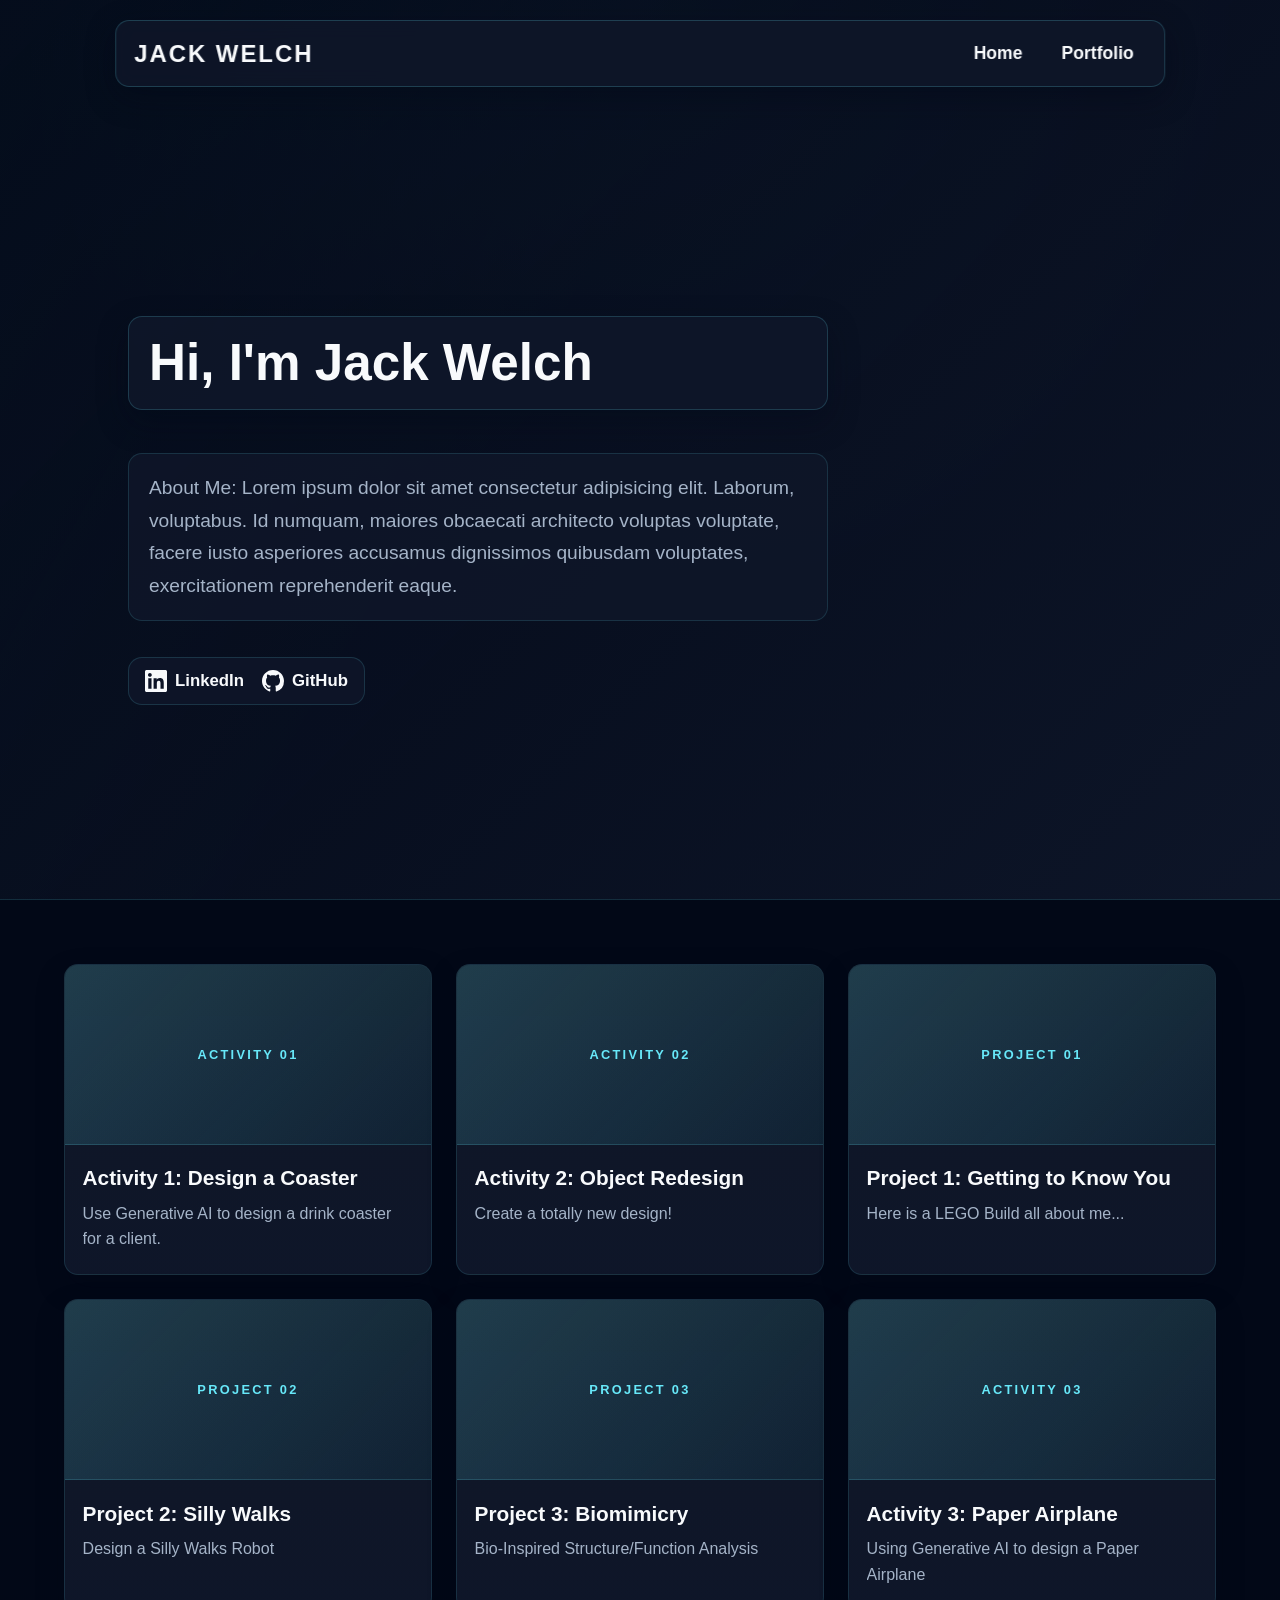
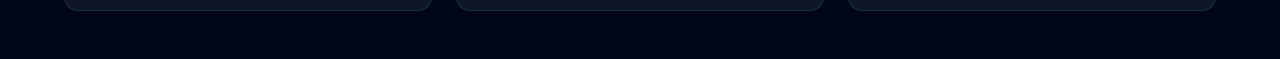
==== index.html @ 55cb3514 "Refactor project images to use placeholders and update CSS for improved styling and layout" ====
<!DOCTYPE html>
<html lang="en">
<head>
    <title>Jack Welch - Portfolio</title>

    <!-- Recommended meta tags -->
    <meta charset="UTF-8">
    <meta name="viewport" content="width=device-width,initial-scale=1.0">
    <meta name="description" content="Jack Welch's engineering portfolio: activities and projects from an intro-to-engineering course.">

    <!-- Stylesheet (CSS) -->
    <link rel="stylesheet" href="./index.css">
</head>
<body>

    <!-- Header and Navigation Section -->
    <header class="header">
        <a class="name">Jack Welch</a>
        <nav class="navbar">
            <a href="#">Home</a>
            <a href="#portfolio">Portfolio</a>
        </nav>
    </header>

    <!-- Introduction Section -->
    <section class="home">
        <div class="home-content">
            <h1>Hi, I'm Jack Welch</h1>
            <p>About Me: Lorem ipsum dolor sit amet consectetur adipisicing elit. Laborum, voluptabus. Id numquam, maiores obcaecati architecto voluptas voluptate, facere iusto asperiores accusamus dignissimos quibusdam voluptates, exercitationem reprehenderit eaque.</p>

            <div class="socials">
                <a href="https://www.linkedin.com/in/jack-welch-b81091299/" target="_blank" rel="noopener" class="social-link">
                    <svg viewBox="0 0 24 24" aria-hidden="true"><path d="M20.447 20.452h-3.554v-5.569c0-1.328-.027-3.037-1.852-3.037-1.853 0-2.136 1.446-2.136 2.939v5.667H9.351V9h3.414v1.561h.046c.477-.9 1.637-1.85 3.37-1.85 3.601 0 4.267 2.37 4.267 5.455v6.286zM5.337 7.433c-1.144 0-2.063-.926-2.063-2.065 0-1.138.92-2.063 2.063-2.063 1.14 0 2.064.925 2.064 2.063 0 1.139-.925 2.065-2.064 2.065zm1.782 13.019H3.555V9h3.564v11.452zM22.225 0H1.771C.792 0 0 .774 0 1.729v20.542C0 23.227.792 24 1.771 24h20.451C23.2 24 24 23.227 24 22.271V1.729C24 .774 23.2 0 22.222 0h.003z"/></svg>
                    <span>LinkedIn</span>
                </a>
                <a href="https://github.com/jackwelch07" target="_blank" rel="noopener" class="social-link">
                    <svg viewBox="0 0 24 24" aria-hidden="true"><path d="M12 0C5.37 0 0 5.37 0 12c0 5.31 3.435 9.795 8.205 11.385.6.105.825-.255.825-.57 0-.285-.015-1.23-.015-2.235-3.015.555-3.795-.735-4.035-1.41-.135-.345-.72-1.41-1.23-1.695-.42-.225-1.02-.78-.015-.795.945-.015 1.62.87 1.845 1.23 1.08 1.815 2.805 1.305 3.495.99.105-.78.42-1.305.765-1.605-2.67-.3-5.46-1.335-5.46-5.925 0-1.305.465-2.385 1.23-3.225-.12-.3-.54-1.53.12-3.18 0 0 1.005-.315 3.3 1.23.96-.27 1.98-.405 3-.405s2.04.135 3 .405c2.295-1.56 3.3-1.23 3.3-1.23.66 1.65.24 2.88.12 3.18.765.84 1.23 1.905 1.23 3.225 0 4.605-2.805 5.625-5.475 5.925.435.375.81 1.095.81 2.22 0 1.605-.015 2.895-.015 3.3 0 .315.225.69.825.57A12.02 12.02 0 0024 12c0-6.63-5.37-12-12-12z"/></svg>
                    <span>GitHub</span>
                </a>
            </div>
        </div>
    </section>

    <!-- Portfolio Section -->
    <a name="portfolio"></a>
    <section class="portfolio">

        <!-- PROJECT -->
        <article class="project-card">
            <a href="./activity01.html" class="project-link">
                <div class="project-art" aria-hidden="true">Activity 01</div>
                <div class="project-info">
                    <h2 class="project-title">Activity 1: Design a Coaster</h2>
                    <p class="project-desc">Use Generative AI to design a drink coaster for a client.</p>
                </div>
            </a>
        </article>

        <!-- PROJECT -->
        <article class="project-card">
            <a href="./activity02.html" class="project-link">
                <div class="project-art" aria-hidden="true">Activity 02</div>
                <div class="project-info">
                    <h2 class="project-title">Activity 2: Object Redesign</h2>
                    <p class="project-desc">Create a totally new design!</p>
                </div>
            </a>
        </article>

        <!-- PROJECT -->
        <article class="project-card">
            <a href="./project01.html" class="project-link">
                <div class="project-art" aria-hidden="true">Project 01</div>
                <div class="project-info">
                    <h2 class="project-title">Project 1: Getting to Know You</h2>
                    <p class="project-desc">Here is a LEGO Build all about me...</p>
                </div>
            </a>
        </article>

        <!-- PROJECT -->
        <article class="project-card">
            <a href="./project02.html" class="project-link">
                <div class="project-art" aria-hidden="true">Project 02</div>
                <div class="project-info">
                    <h2 class="project-title">Project 2: Silly Walks</h2>
                    <p class="project-desc">Design a Silly Walks Robot</p>
                </div>
            </a>
        </article>

        <!-- PROJECT -->
        <article class="project-card">
            <a href="./project03.html" class="project-link">
                <div class="project-art" aria-hidden="true">Project 03</div>
                <div class="project-info">
                    <h2 class="project-title">Project 3: Biomimicry</h2>
                    <p class="project-desc">Bio-Inspired Structure/Function Analysis</p>
                </div>
            </a>
        </article>

        <!-- PROJECT -->
        <article class="project-card">
            <a href="./activity03.html" class="project-link">
                <div class="project-art" aria-hidden="true">Activity 03</div>
                <div class="project-info">
                    <h2 class="project-title">Activity 3: Paper Airplane</h2>
                    <p class="project-desc">Using Generative AI to design a Paper Airplane</p>
                </div>
            </a>
        </article>

    </section>
    
</body>
</html>
---- index.css ----
@import url("./theme.css");

* {
    box-sizing: border-box;
}

body {
    background: radial-gradient(circle at top, rgba(103, 232, 249, 0.12), transparent 35%), var(--color-bg-page);
    font-family: var(--font-body);
    margin: 0;
    color: var(--color-text-on-dark);
}

/* **************************** */
/* Style for the header section */
/* **************************** */

.header {
    position: fixed;
    top: 20px;
    left: 50%;
    transform: translateX(-50%);
    width: min(1100px, 82%);
    background: rgba(15, 23, 42, 0.8);
    border: 1px solid rgba(103, 232, 249, 0.2);
    backdrop-filter: blur(10px);
    z-index: 1000;
    display: flex;
    flex-wrap: wrap;
    justify-content: space-between;
    align-items: center;
    padding: 12px 18px;
    color: var(--color-text-on-dark);
    border-radius: var(--radius);
    box-shadow: 0 10px 30px rgba(2, 8, 23, 0.4);
}

.header .name {
    text-align: left;
    font-size: 1.5em;
    font-weight: 700;
    letter-spacing: 0.08em;
    text-transform: uppercase;
}

.header .navbar {
    display: flex;
    gap: 15px;
    font-size: 1.1em;
    font-weight: 600;
}

.header .navbar a {
    text-decoration: none;
    color: var(--color-text-on-dark);
    padding: 10px 12px;
    border-radius: 8px;
    transition: background 0.2s ease, color 0.2s ease;
}

.header .navbar a:hover {
    background: rgba(103, 232, 249, 0.12);
    color: var(--color-accent);
}

/* ************************** */
/* Style for the home section */
/* ************************** */

.home {
    min-height: 100vh;
    display: flex;
    align-items: center;
    padding: 8rem 10% 3rem;
    color: var(--color-text-on-dark);
    background: linear-gradient(135deg, rgba(2, 8, 23, 0.82), rgba(15, 23, 42, 0.88)),
                linear-gradient(120deg, rgba(103, 232, 249, 0.12), transparent 42%);
    border-bottom: 1px solid rgba(103, 232, 249, 0.15);
}

.home-content {
    max-width: 700px;
}

.home-content h1 {
    position: relative;
    font-size: clamp(2.5rem, 4vw, 4rem);
    font-weight: 700;
    line-height: 1.1;
    background: rgba(15, 23, 42, 0.9);
    border: 1px solid rgba(103, 232, 249, 0.18);
    padding: 18px 20px;
    border-radius: var(--radius);
    box-shadow: 0 12px 30px rgba(2, 8, 23, 0.35);
}

.home-content p {
    position: relative;
    font-size: 1.2em;
    line-height: 1.7;
    margin: 24px 0 36px;
    background: rgba(15, 23, 42, 0.8);
    border: 1px solid rgba(103, 232, 249, 0.14);
    padding: 18px 20px;
    border-radius: var(--radius);
    color: var(--color-text-muted);
}

.socials {
    position: relative;
    display: flex;
    flex-wrap: wrap;
    gap: 18px;
    width: fit-content;
    background: rgba(15, 23, 42, 0.82);
    border: 1px solid rgba(103, 232, 249, 0.15);
    padding: 12px 16px;
    border-radius: var(--radius);
}

.social-link {
    display: flex;
    align-items: center;
    gap: 8px;
    color: var(--color-text-on-dark);
    text-decoration: none;
    font-size: 1.05em;
    font-weight: 600;
    transition: color 0.2s ease;
}

.social-link:hover {
    color: var(--color-accent);
}

.social-link svg {
    width: 22px;
    height: 22px;
    fill: currentColor;
}

/* ************************************* */
/* Style for the project listing section */
/* ************************************* */

.portfolio {
    padding: 4rem 1.5rem 3rem;
    max-width: 1200px;
    margin: 0 auto;
    display: grid;
    gap: 1.5rem;
    grid-template-columns: repeat(3, minmax(0, 1fr));
}

.project-card {
    background: linear-gradient(180deg, rgba(17, 24, 39, 0.96), rgba(15, 23, 42, 0.95));
    border: 1px solid rgba(103, 232, 249, 0.12);
    border-radius: var(--radius);
    overflow: hidden;
    box-shadow: 0 12px 28px rgba(2, 8, 23, 0.28);
    transition: transform 0.2s ease, border-color 0.2s ease;
}

.project-card:hover {
    transform: translateY(-2px);
    border-color: rgba(103, 232, 249, 0.28);
}

.project-link {
    display: block;
    text-decoration: none;
    color: inherit;
}

.project-art {
    display: grid;
    place-items: center;
    min-height: 180px;
    background: linear-gradient(135deg, rgba(103, 232, 249, 0.18), rgba(34, 211, 238, 0.06));
    border-bottom: 1px solid rgba(103, 232, 249, 0.12);
    color: var(--color-accent);
    font-size: 0.8rem;
    font-weight: 700;
    letter-spacing: 0.18em;
    text-transform: uppercase;
    text-align: center;
    padding: 1rem;
}

.project-info {
    padding: 1.2rem 1.1rem 1.4rem;
}

.project-title {
    font-size: 1.3em;
    line-height: 1.3;
    margin: 0 0 0.6rem;
    color: var(--color-text-on-dark);
}

.project-desc {
    margin: 0;
    color: var(--color-text-muted);
    line-height: 1.6;
    overflow: hidden;
    text-overflow: ellipsis;
    display: -webkit-box;
    -webkit-line-clamp: 2;
    -webkit-box-orient: vertical;
}

/* ***************************** */
/* Responsive: tablet and mobile */
/* ***************************** */

@media (max-width: 900px) {
    .portfolio {
        grid-template-columns: repeat(2, minmax(0, 1fr));
    }
}

@media (max-width: 600px) {
    .header {
        width: 92%;
        flex-direction: column;
        justify-content: center;
        gap: 6px;
        text-align: center;
        padding: 10px;
    }

    .header .name {
        font-size: 1.1em;
    }

    .header .navbar {
        font-size: 1em;
        gap: 8px;
    }

    .home {
        padding: 7rem 6% 2rem;
    }

    .home-content h1 {
        font-size: 2.2rem;
    }

    .home-content p {
        font-size: 1.05em;
    }

    .social-link {
        font-size: 1em;
    }

    .social-link svg {
        width: 18px;
        height: 18px;
    }

    .portfolio {
        grid-template-columns: 1fr;
        margin-inline: 0.5rem;
    }
}
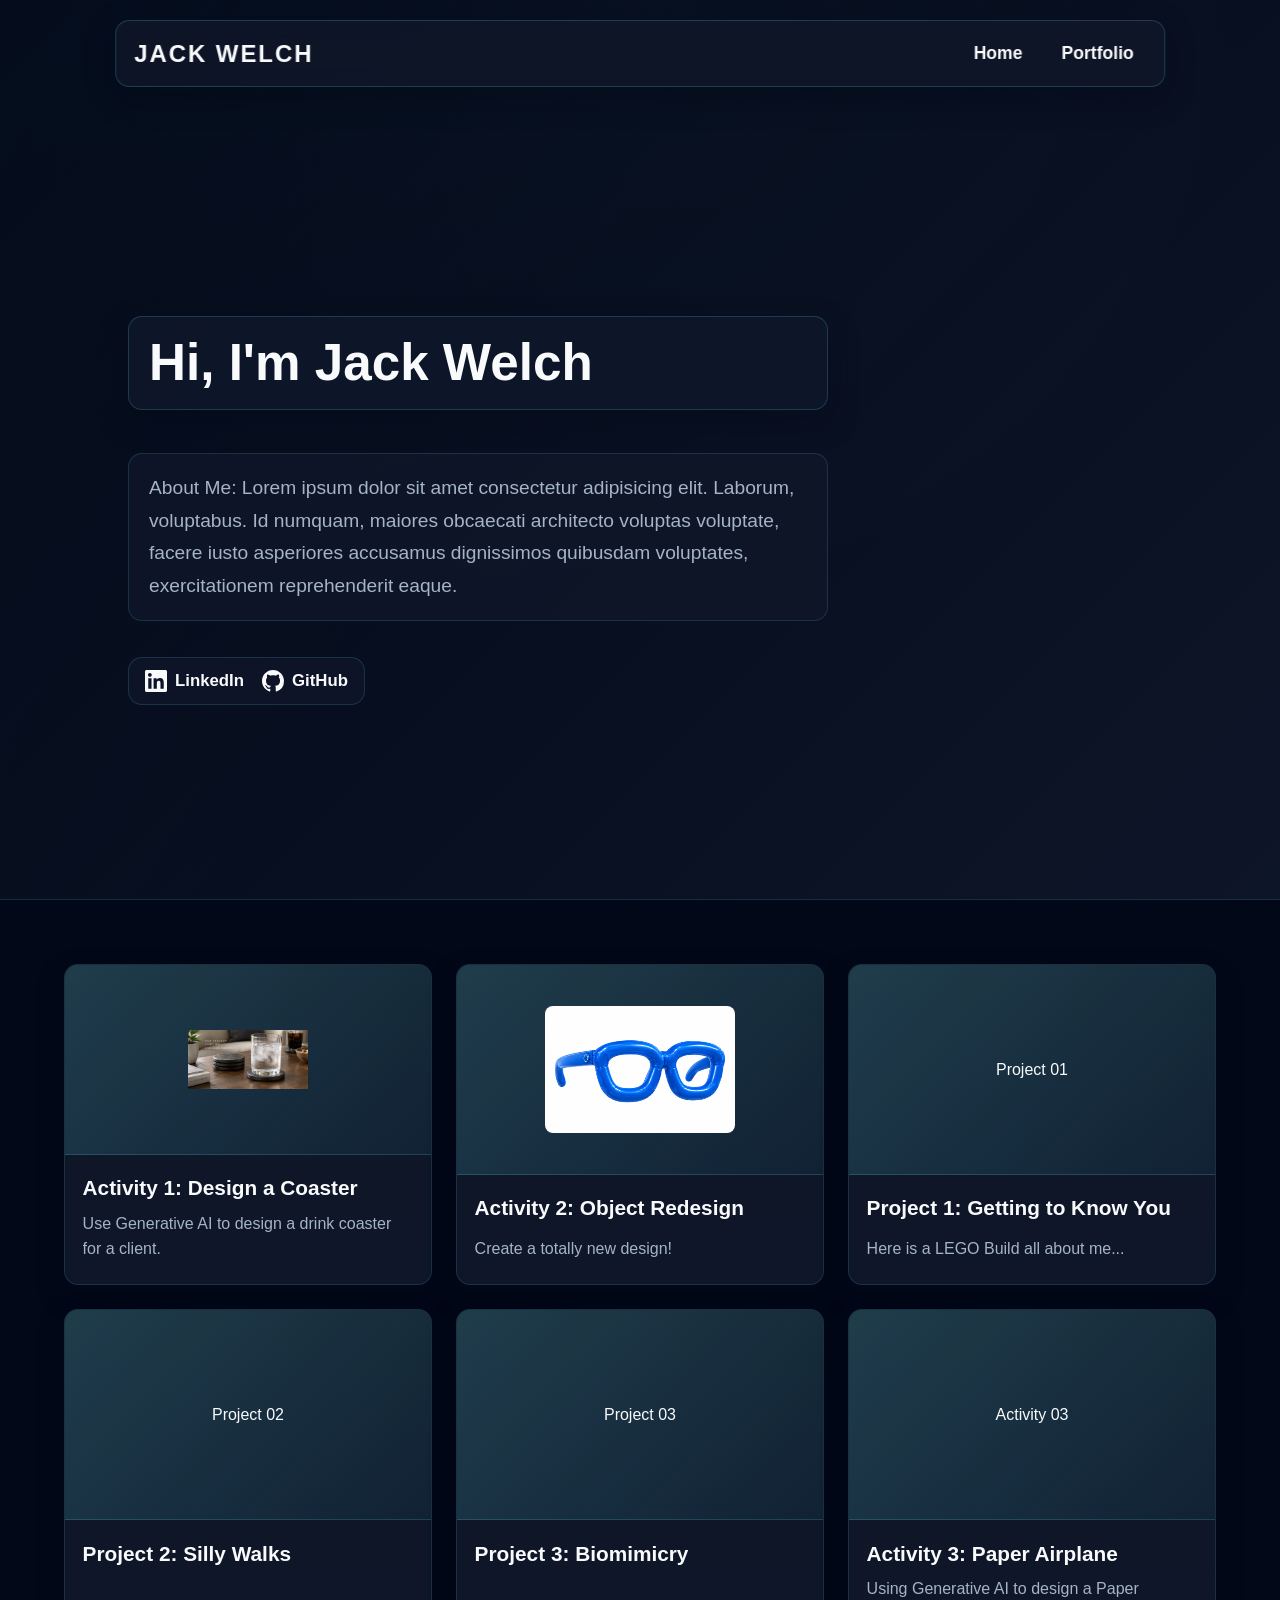
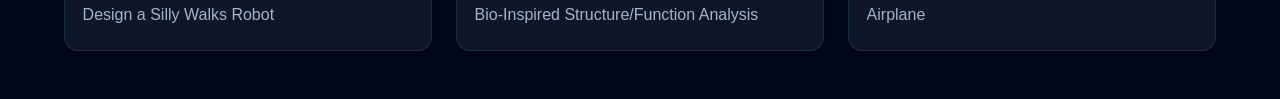
==== commit 4d31d365: "Update project images and descriptions for Activities 1 and 2; enhance CSS for improved layout and s" ====
--- a/index.html
+++ b/index.html
@@ -48,7 +48,9 @@
         <!-- PROJECT -->
         <article class="project-card">
             <a href="./activity01.html" class="project-link">
-                <div class="project-art" aria-hidden="true">Activity 01</div>
+                <div class="project-art" aria-hidden="true">
+                    <img src="./images/coasterhome.png" alt="Custom coaster design for Yao Ming" class="project-art-image coaster-card-image">
+                </div>
                 <div class="project-info">
                     <h2 class="project-title">Activity 1: Design a Coaster</h2>
                     <p class="project-desc">Use Generative AI to design a drink coaster for a client.</p>
@@ -59,7 +61,9 @@
         <!-- PROJECT -->
         <article class="project-card">
             <a href="./activity02.html" class="project-link">
-                <div class="project-art" aria-hidden="true">Activity 02</div>
+                <div class="project-art" aria-hidden="true">
+                    <img src="./images/floatframes.png" alt="Float Frames glasses design" class="project-art-image floatframes-card-image">
+                </div>
                 <div class="project-info">
                     <h2 class="project-title">Activity 2: Object Redesign</h2>
                     <p class="project-desc">Create a totally new design!</p>
--- a/index.css
+++ b/index.css
@@ -159,6 +159,7 @@
     overflow: hidden;
     box-shadow: 0 12px 28px rgba(2, 8, 23, 0.28);
     transition: transform 0.2s ease, border-color 0.2s ease;
+    height: 100%;
 }
 
 .project-card:hover {
@@ -167,28 +168,72 @@
 }
 
 .project-link {
-    display: block;
+    display: flex;
+    flex-direction: column;
+    height: 100%;
     text-decoration: none;
     color: inherit;
 }
 
 .project-art {
-    display: grid;
-    place-items: center;
-    min-height: 180px;
+    display: flex;
+    align-items: center;
+    justify-content: center;
+    min-height: 210px;
+    height: 210px;
     background: linear-gradient(135deg, rgba(103, 232, 249, 0.18), rgba(34, 211, 238, 0.06));
     border-bottom: 1px solid rgba(103, 232, 249, 0.12);
-    color: var(--color-accent);
-    font-size: 0.8rem;
-    font-weight: 700;
-    letter-spacing: 0.18em;
-    text-transform: uppercase;
-    text-align: center;
-    padding: 1rem;
+    padding: 0.7rem;
+    overflow: hidden;
+}
+
+.project-art-image {
+    display: block;
+    width: auto;
+    max-width: 100%;
+    height: 100%;
+    max-height: 100%;
+    object-fit: contain;
+    object-position: center;
+    border-radius: 8px;
+}
+
+.project-card:first-child .project-art {
+    height: 190px;
+    min-height: 190px;
+}
+
+.project-card:first-child .project-art-image {
+    width: 180px;
+    max-width: 80%;
+    height: auto;
+    max-height: 100%;
+    object-fit: contain;
+    margin: 0 auto;
+}
+
+.project-card:first-child .project-art-image.coaster-card-image {
+    width: 120px;
+    height: 120px;
+    max-width: 120px;
+    max-height: 120px;
+}
+
+.floatframes-card-image {
+    width: 190px;
+    max-width: 190px;
+    height: auto;
+    max-height: 127px;
+    object-fit: contain;
+    margin: 0 auto;
 }
 
 .project-info {
     padding: 1.2rem 1.1rem 1.4rem;
+    display: flex;
+    flex: 1;
+    flex-direction: column;
+    justify-content: space-between;
 }
 
 .project-title {
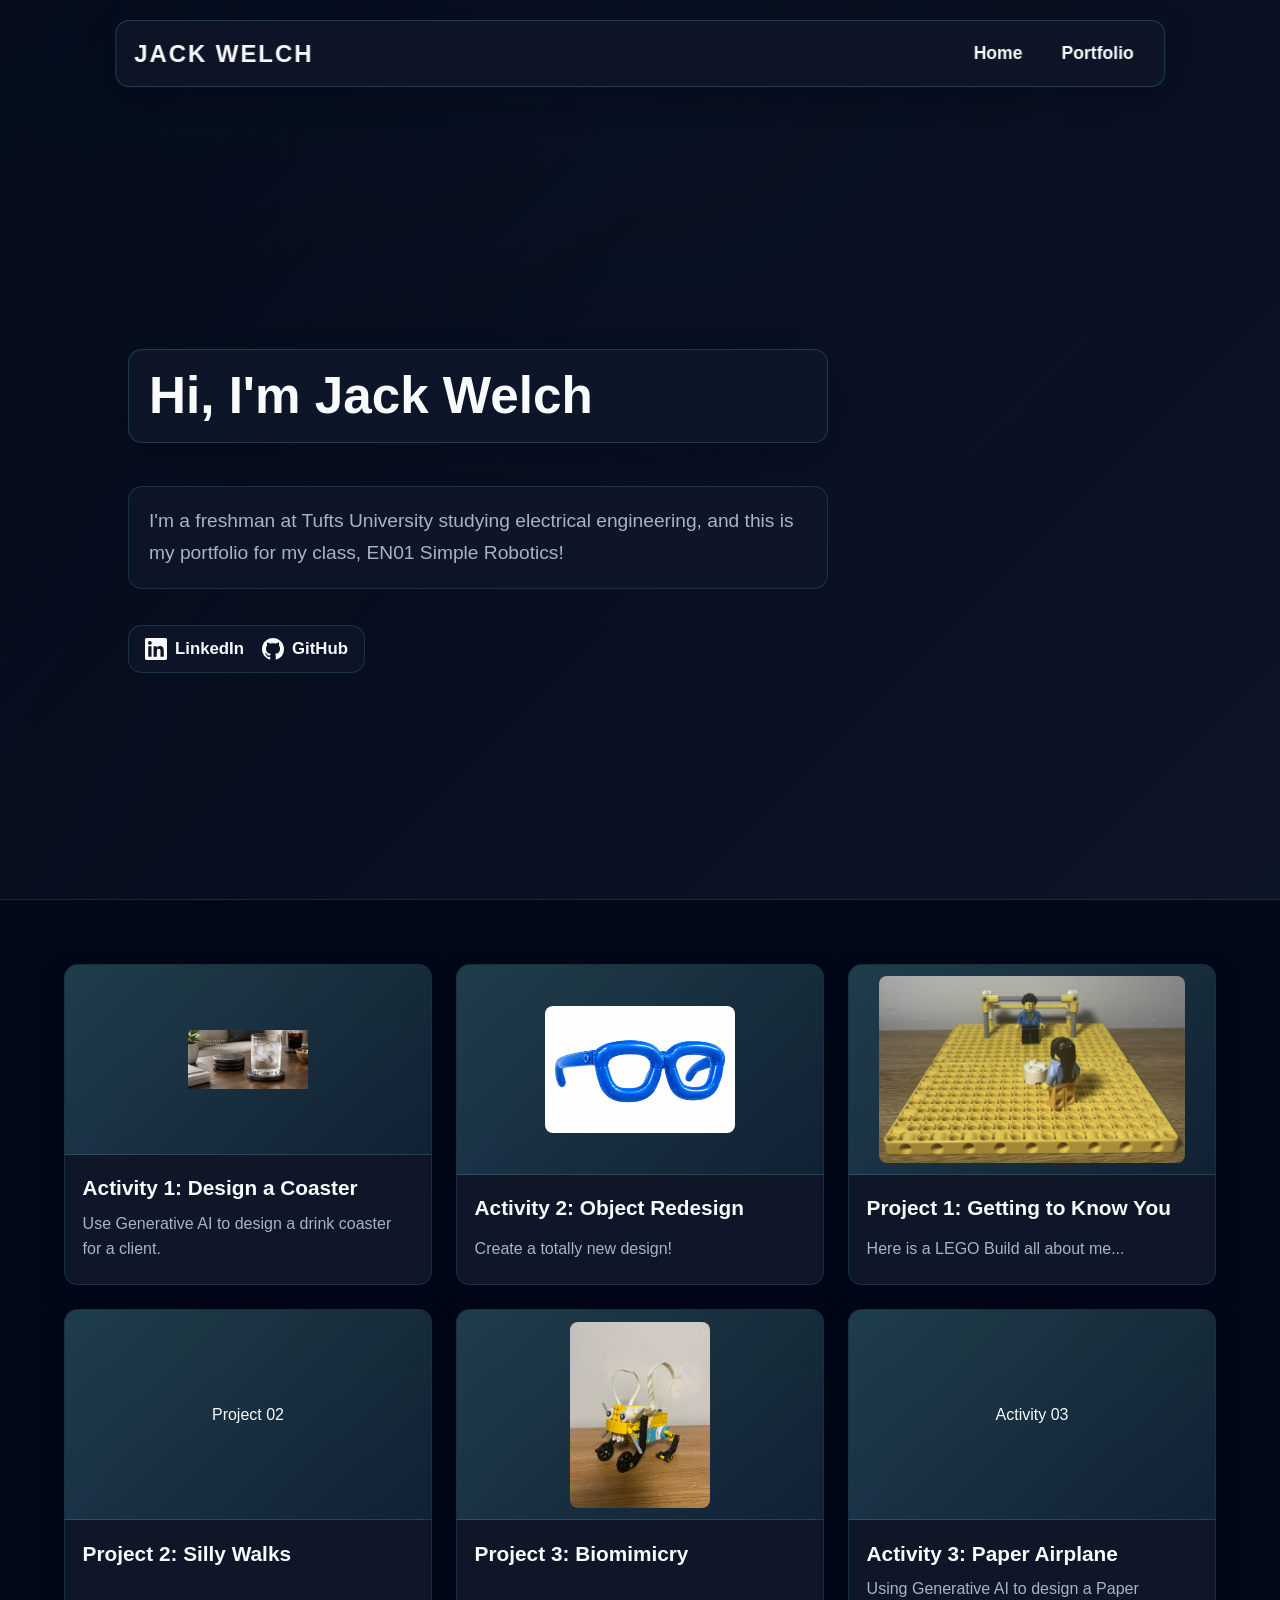
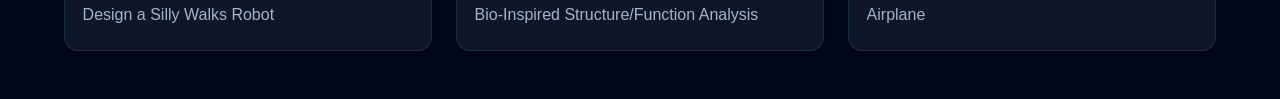
==== commit 1827449c: "Add new media files" ====
--- a/index.html
+++ b/index.html
@@ -26,7 +26,7 @@
     <section class="home">
         <div class="home-content">
             <h1>Hi, I'm Jack Welch</h1>
-            <p>About Me: Lorem ipsum dolor sit amet consectetur adipisicing elit. Laborum, voluptabus. Id numquam, maiores obcaecati architecto voluptas voluptate, facere iusto asperiores accusamus dignissimos quibusdam voluptates, exercitationem reprehenderit eaque.</p>
+            <p>I'm a freshman at Tufts University studying electrical engineering, and this is my portfolio for my class, EN01 Simple Robotics!</p>
 
             <div class="socials">
                 <a href="https://www.linkedin.com/in/jack-welch-b81091299/" target="_blank" rel="noopener" class="social-link">
@@ -74,7 +74,9 @@
         <!-- PROJECT -->
         <article class="project-card">
             <a href="./project01.html" class="project-link">
-                <div class="project-art" aria-hidden="true">Project 01</div>
+                <div class="project-art" aria-hidden="true">
+                    <img src="./images/gettoknowme1.png" alt="Project 1 Getting to Know You" class="project-art-image">
+                </div>
                 <div class="project-info">
                     <h2 class="project-title">Project 1: Getting to Know You</h2>
                     <p class="project-desc">Here is a LEGO Build all about me...</p>
@@ -96,7 +98,9 @@
         <!-- PROJECT -->
         <article class="project-card">
             <a href="./project03.html" class="project-link">
-                <div class="project-art" aria-hidden="true">Project 03</div>
+                <div class="project-art" aria-hidden="true">
+                    <img src="./images/IMG_4931.jpeg" alt="Biomimicry project cover" class="project-art-image">
+                </div>
                 <div class="project-info">
                     <h2 class="project-title">Project 3: Biomimicry</h2>
                     <p class="project-desc">Bio-Inspired Structure/Function Analysis</p>
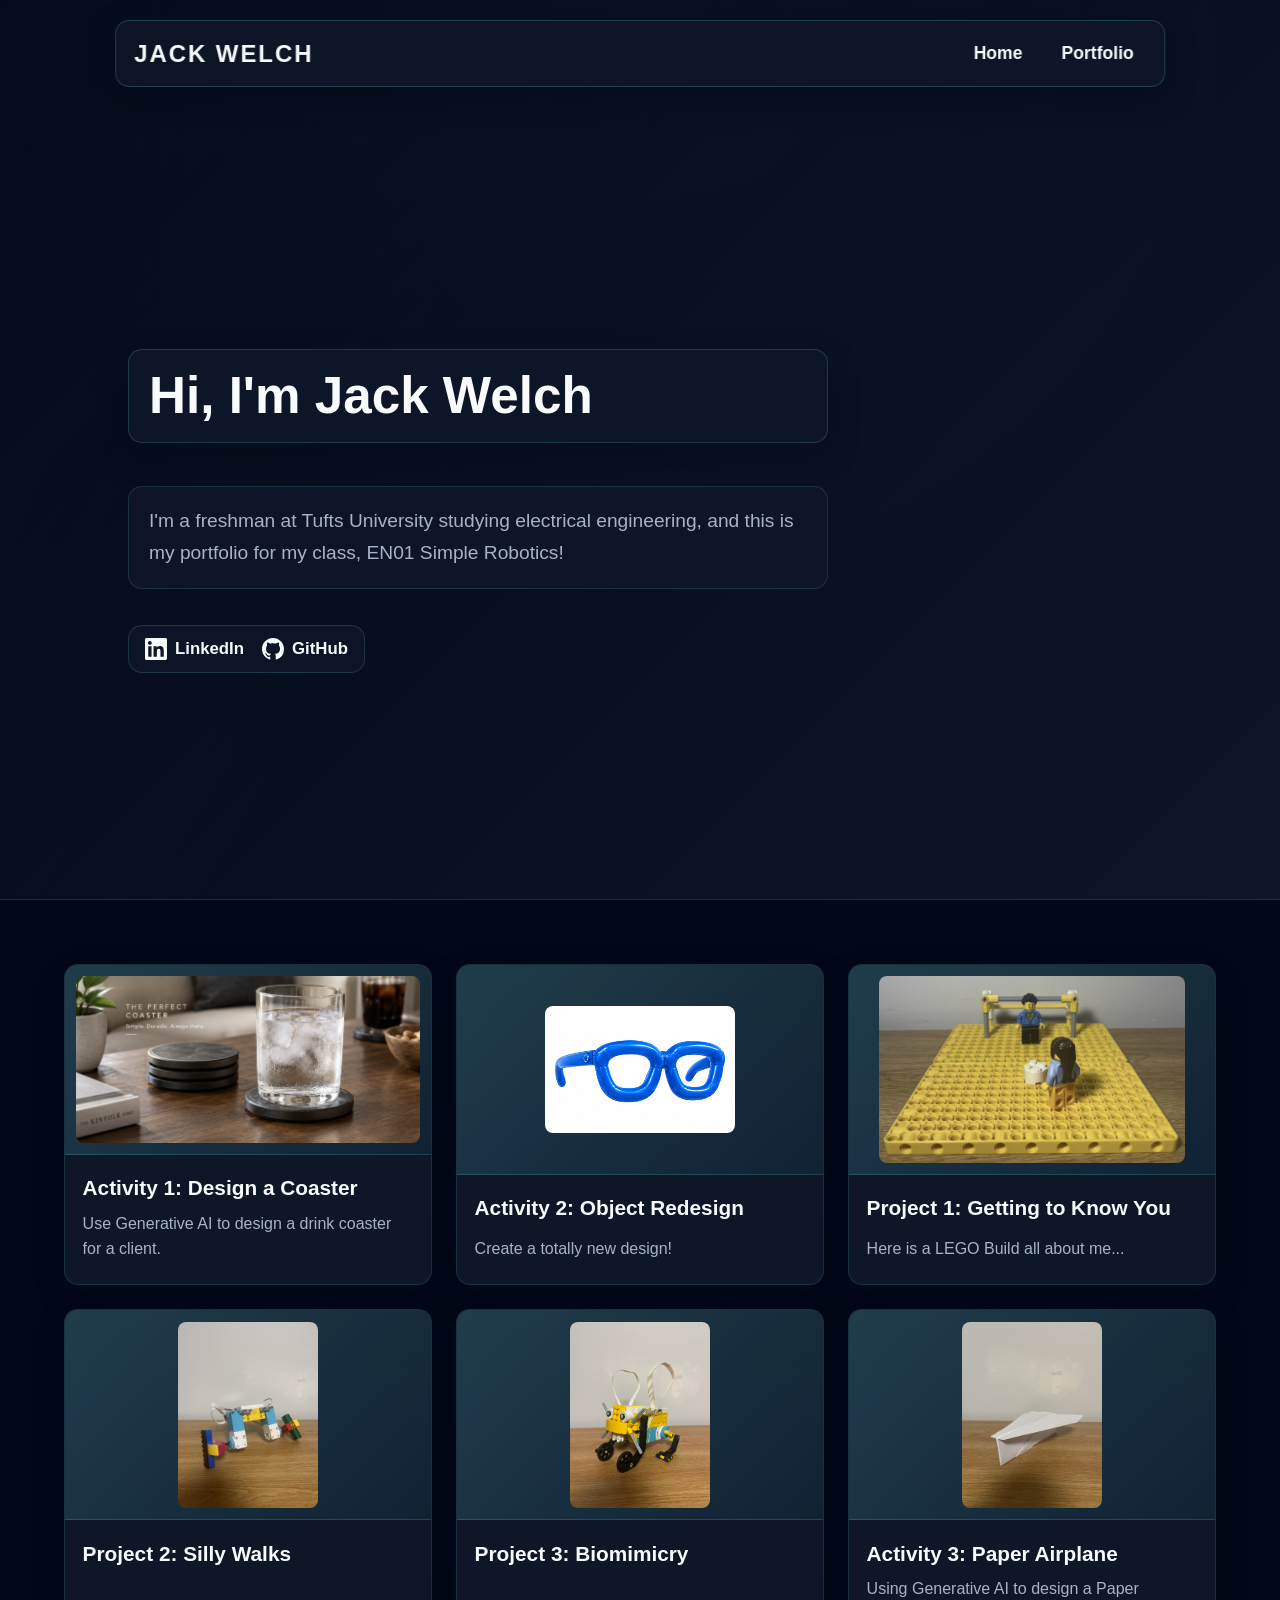
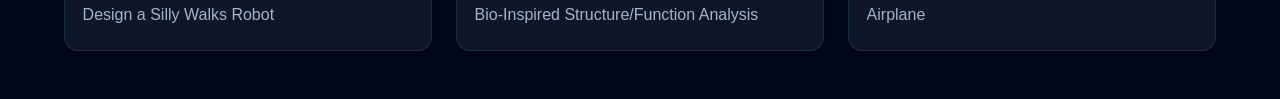
==== commit 05e6b22e: "Update Activity 3 and Project 2 pages with new images and descriptions; add video content for enhanc" ====
--- a/index.html
+++ b/index.html
@@ -87,7 +87,9 @@
         <!-- PROJECT -->
         <article class="project-card">
             <a href="./project02.html" class="project-link">
-                <div class="project-art" aria-hidden="true">Project 02</div>
+                <div class="project-art" aria-hidden="true">
+                    <img src="./images/sillywalks1.jpg" alt="Silly walks robot design" class="project-art-image">
+                </div>
                 <div class="project-info">
                     <h2 class="project-title">Project 2: Silly Walks</h2>
                     <p class="project-desc">Design a Silly Walks Robot</p>
@@ -111,7 +113,9 @@
         <!-- PROJECT -->
         <article class="project-card">
             <a href="./activity03.html" class="project-link">
-                <div class="project-art" aria-hidden="true">Activity 03</div>
+                <div class="project-art" aria-hidden="true">
+                    <img src="./images/airplane1.jpg" alt="Paper airplane prototype on a table" class="project-art-image">
+                </div>
                 <div class="project-info">
                     <h2 class="project-title">Activity 3: Paper Airplane</h2>
                     <p class="project-desc">Using Generative AI to design a Paper Airplane</p>
--- a/index.css
+++ b/index.css
@@ -213,10 +213,12 @@
 }
 
 .project-card:first-child .project-art-image.coaster-card-image {
-    width: 120px;
-    height: 120px;
-    max-width: 120px;
-    max-height: 120px;
+    width: 100%;
+    height: 100%;
+    max-width: none;
+    max-height: none;
+    object-fit: cover;
+    object-position: center;
 }
 
 .floatframes-card-image {
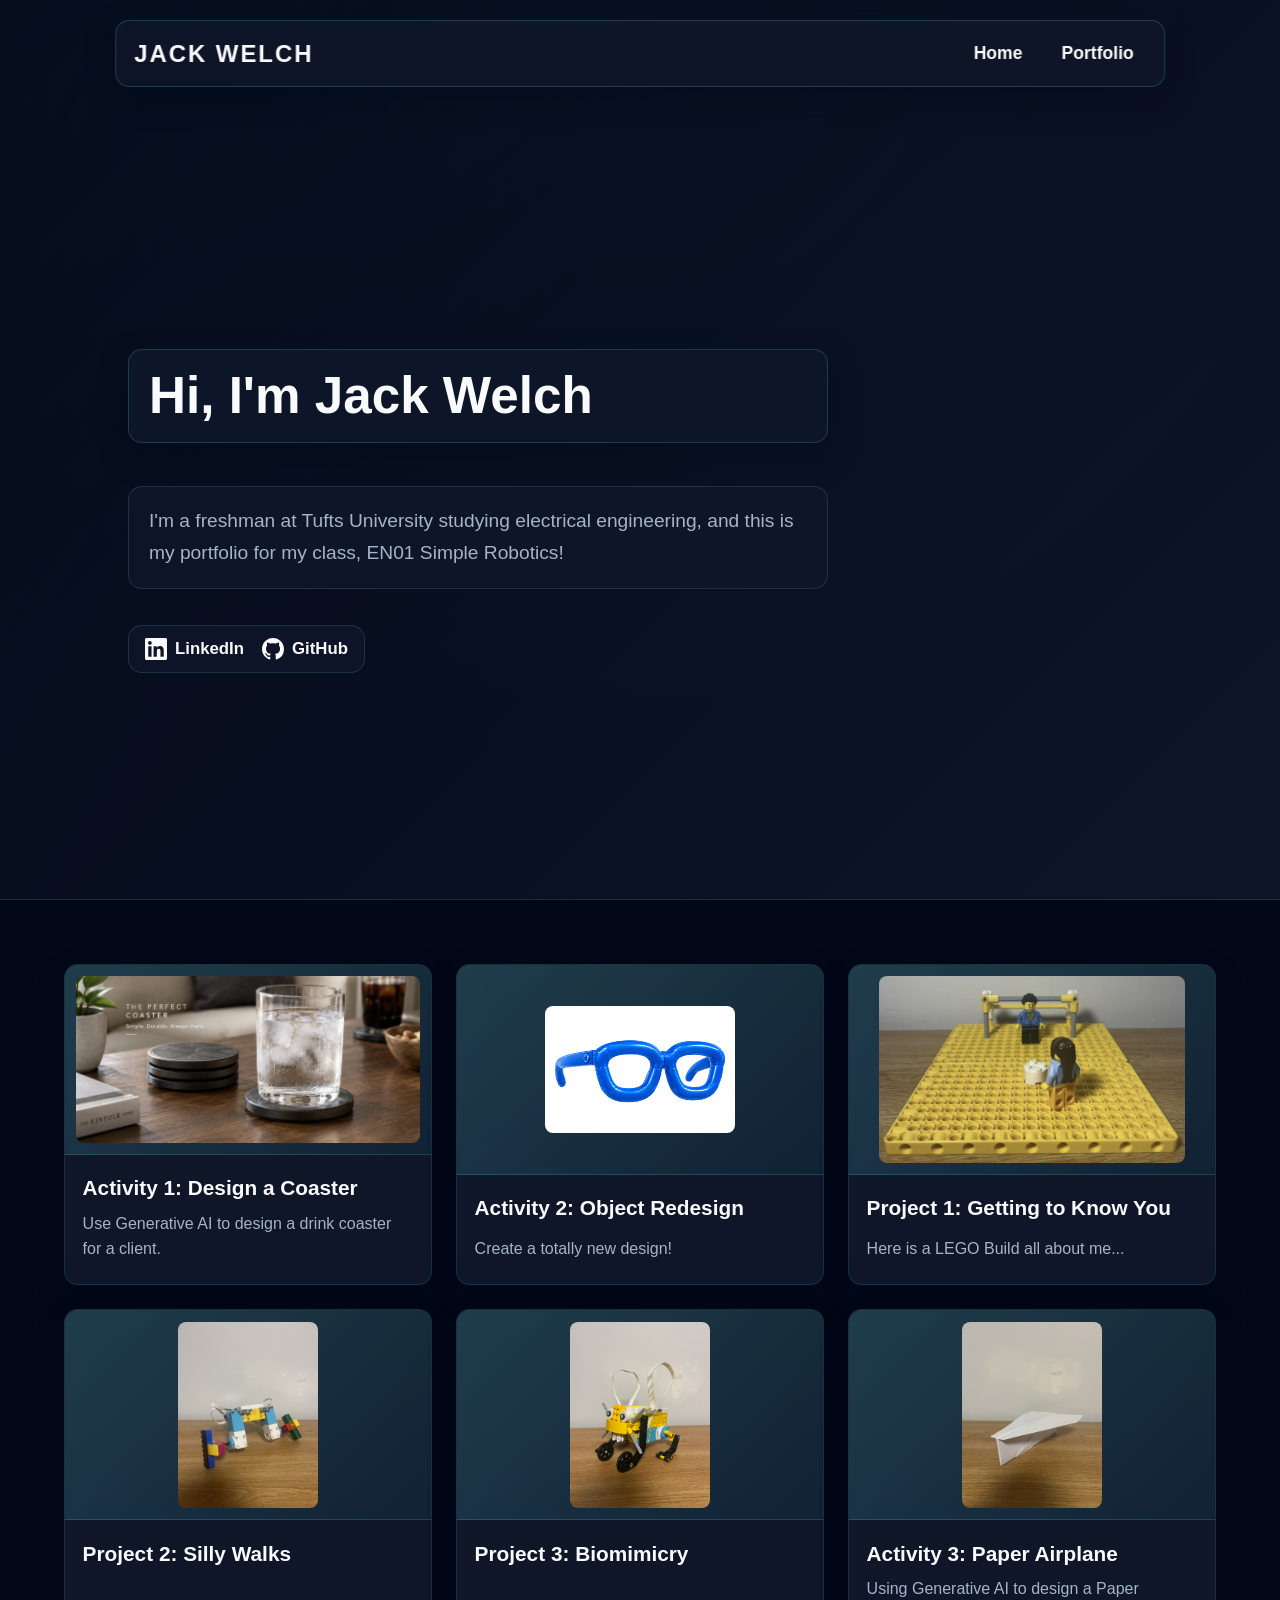
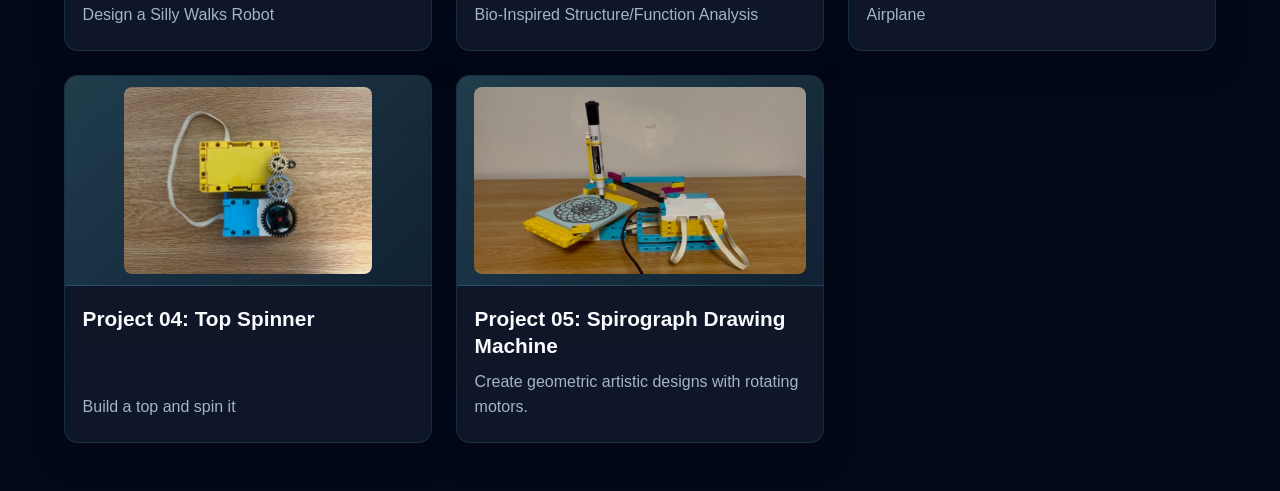
==== commit a76d7b9f: "Added project 4 and 5" ====
--- a/index.html
+++ b/index.html
@@ -123,6 +123,32 @@
             </a>
         </article>
 
+        <!-- PROJECT -->
+        <article class="project-card">
+            <a href="./project04.html" class="project-link">
+                <div class="project-art" aria-hidden="true">
+                    <img src="./images/IMG_4945.jpeg" alt="Top spinner project" class="project-art-image top-spinner-card-image">
+                </div>
+                <div class="project-info">
+                    <h2 class="project-title">Project 04: Top Spinner</h2>
+                    <p class="project-desc">Build a top and spin it</p>
+                </div>
+            </a>
+        </article>
+
+        <!-- PROJECT -->
+        <article class="project-card">
+            <a href="./project05.html" class="project-link">
+                <div class="project-art" aria-hidden="true">
+                    <img src="./images/sprirocover.jpeg" alt="Spirograph drawing machine project cover" class="project-art-image">
+                </div>
+                <div class="project-info">
+                    <h2 class="project-title">Project 05: Spirograph Drawing Machine</h2>
+                    <p class="project-desc">Create geometric artistic designs with rotating motors.</p>
+                </div>
+            </a>
+        </article>
+
     </section>
     
 </body>
--- a/index.css
+++ b/index.css
@@ -198,6 +198,10 @@
     border-radius: 8px;
 }
 
+.top-spinner-card-image {
+    object-fit: contain;
+}
+
 .project-card:first-child .project-art {
     height: 190px;
     min-height: 190px;
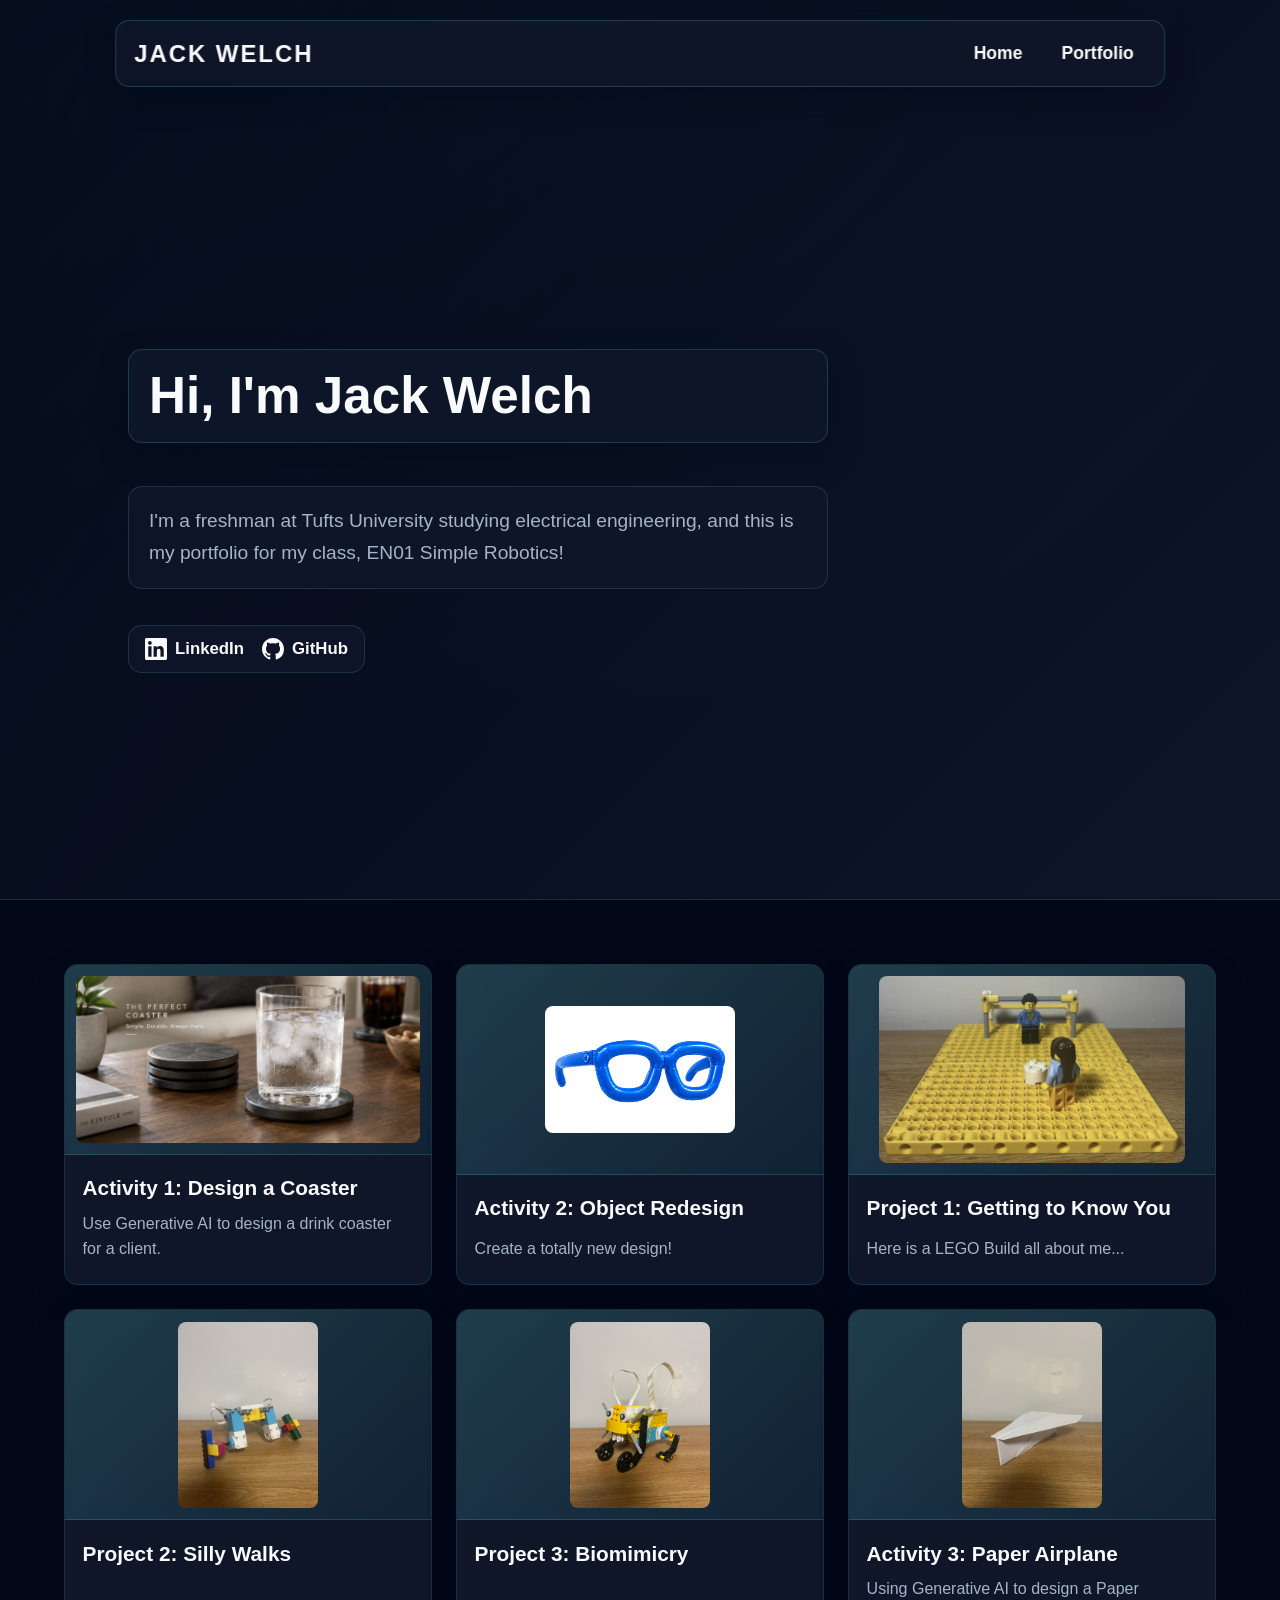
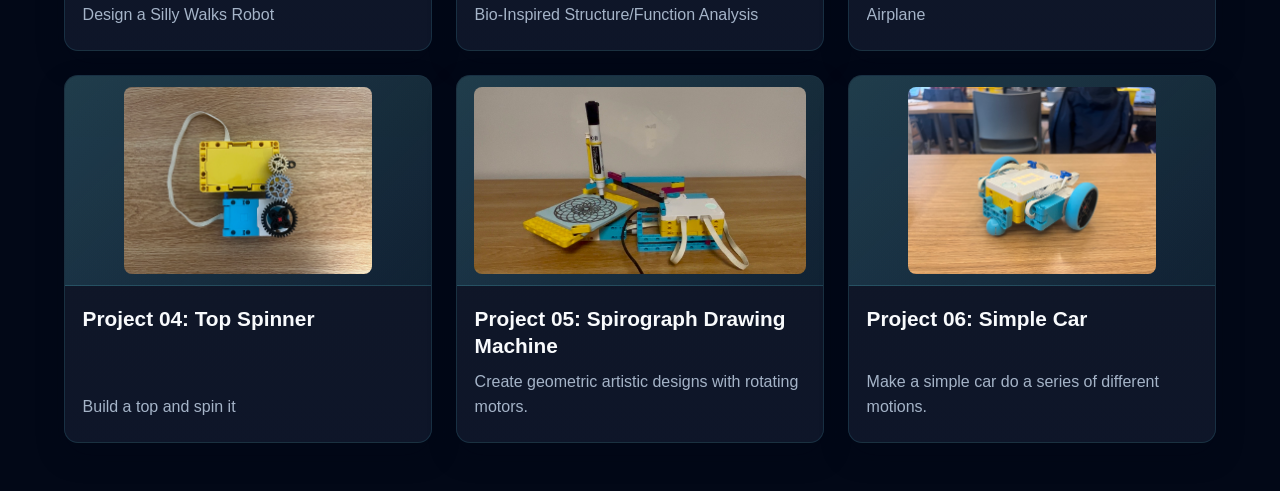
==== commit 2d88ca4b: "Added project 6" ====
--- a/index.html
+++ b/index.html
@@ -149,6 +149,19 @@
             </a>
         </article>
 
+        <!-- PROJECT -->
+        <article class="project-card">
+            <a href="./project06.html" class="project-link">
+                <div class="project-art" aria-hidden="true">
+                    <img src="./images/IMG_4973.jpeg" alt="Simple car project cover" class="project-art-image">
+                </div>
+                <div class="project-info">
+                    <h2 class="project-title">Project 06: Simple Car</h2>
+                    <p class="project-desc">Make a simple car do a series of different motions.</p>
+                </div>
+            </a>
+        </article>
+
     </section>
     
 </body>
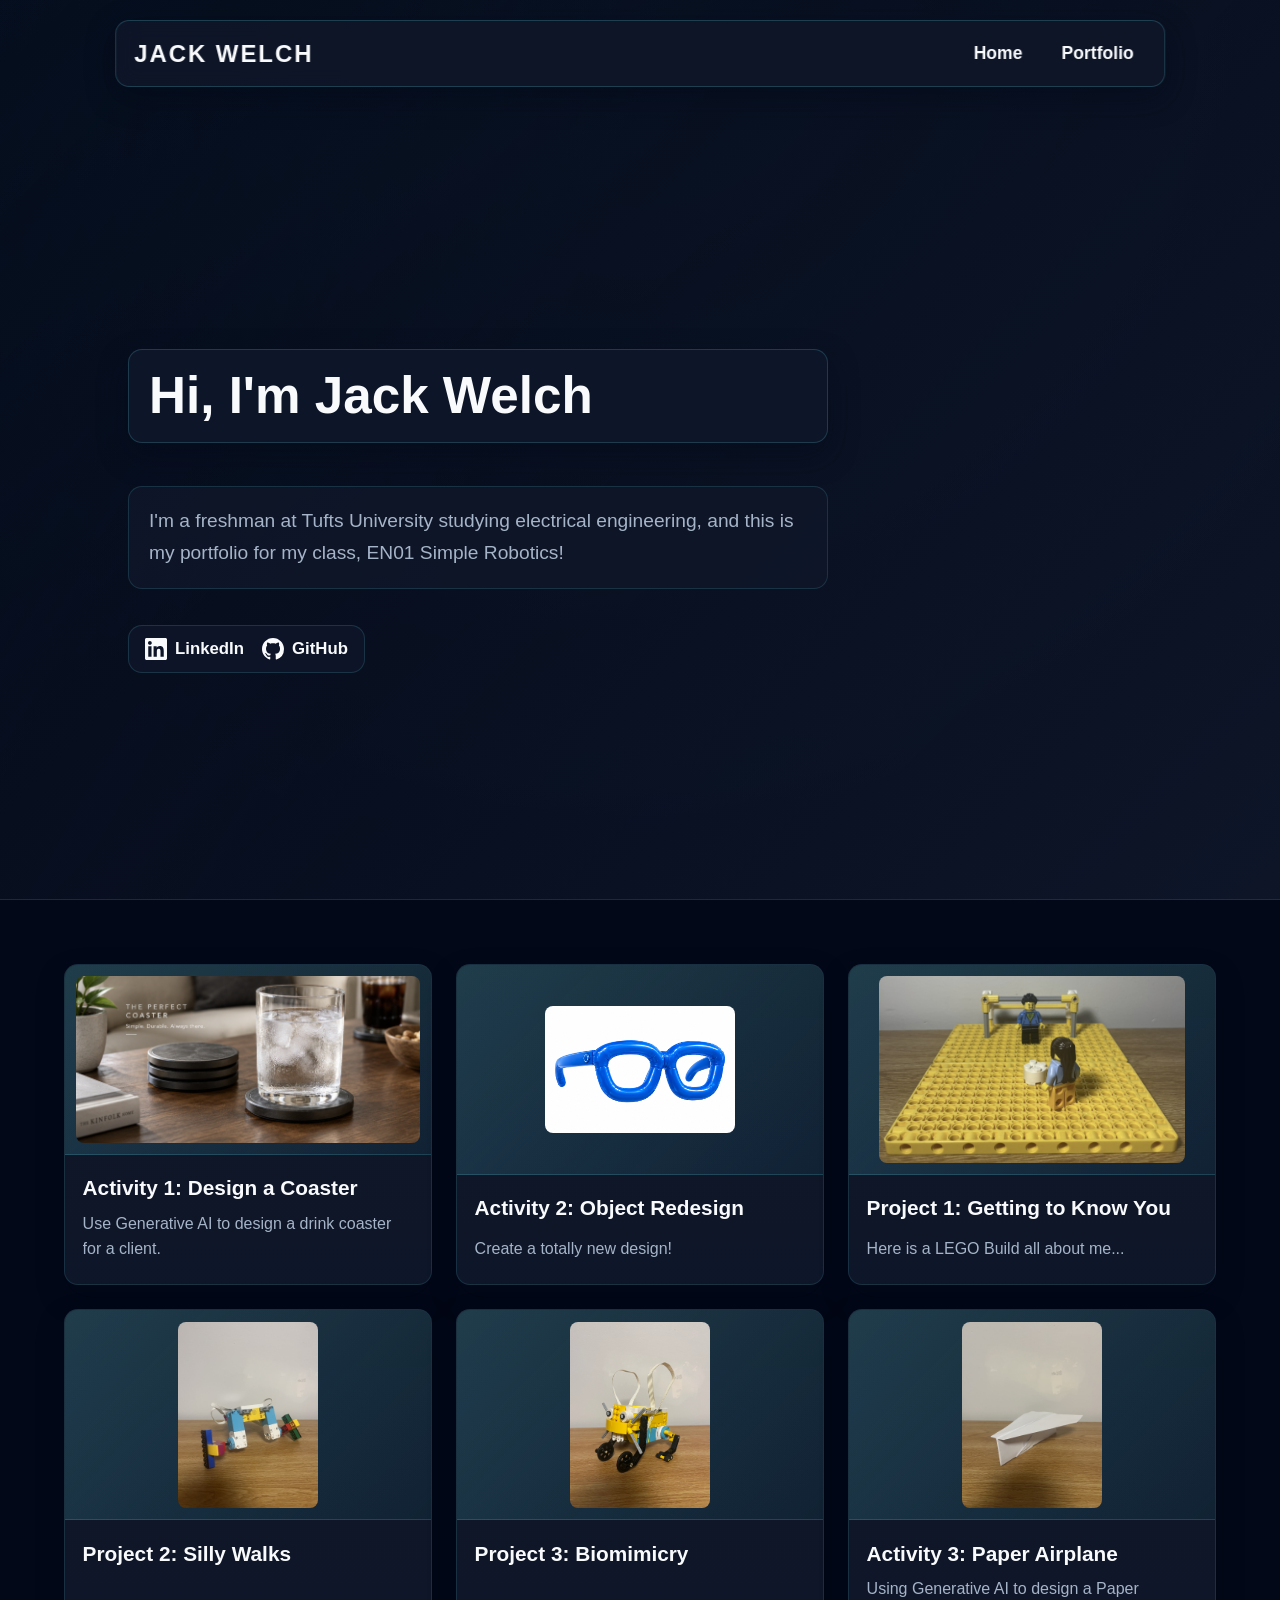
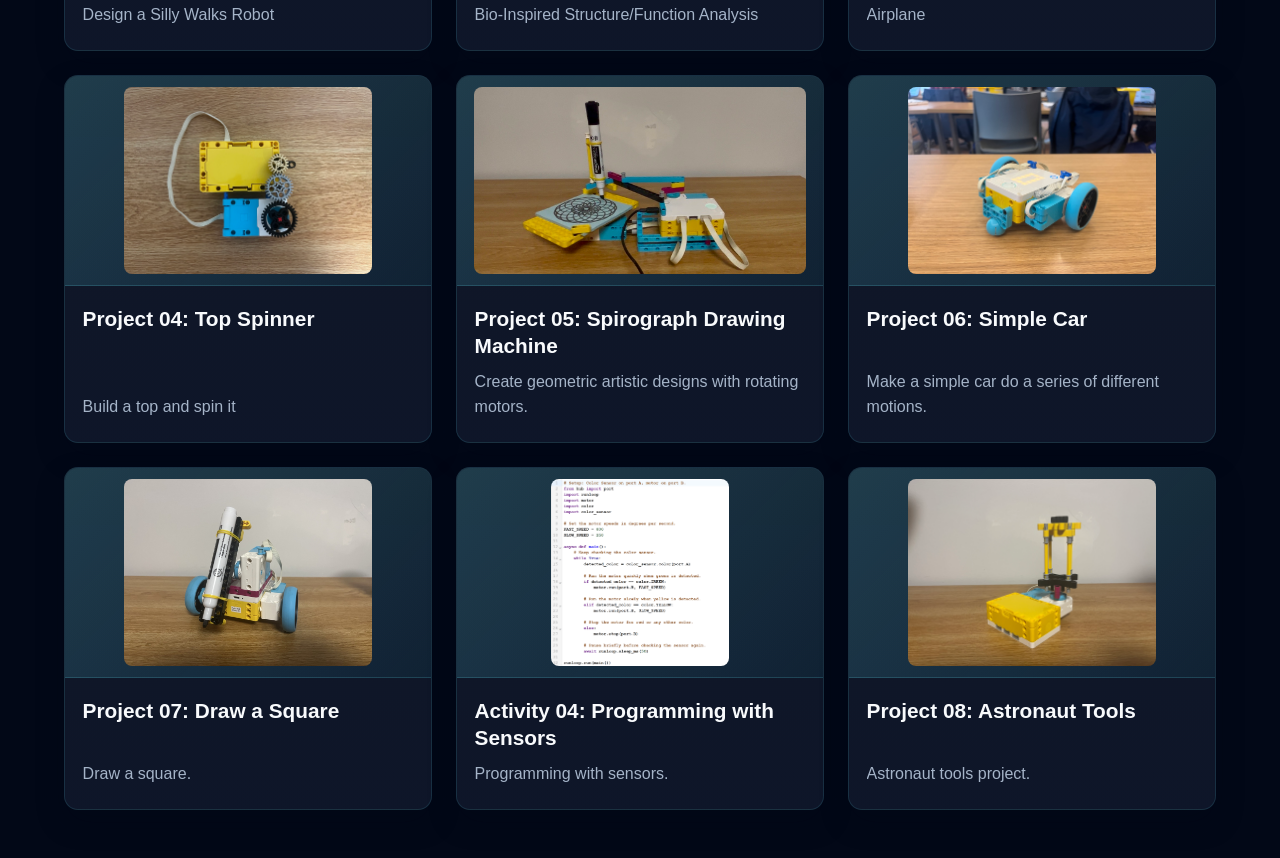
==== commit df0f3e29: "Added new entries" ====
--- a/index.html
+++ b/index.html
@@ -162,6 +162,45 @@
             </a>
         </article>
 
+        <!-- PROJECT -->
+        <article class="project-card">
+            <a href="./project07.html" class="project-link">
+                <div class="project-art" aria-hidden="true">
+                    <img src="./images/squarecover.jpg" alt="Draw a Square project cover" class="project-art-image">
+                </div>
+                <div class="project-info">
+                    <h2 class="project-title">Project 07: Draw a Square</h2>
+                    <p class="project-desc">Draw a square.</p>
+                </div>
+            </a>
+        </article>
+
+        <!-- PROJECT -->
+        <article class="project-card">
+            <a href="./activity04.html" class="project-link">
+                <div class="project-art" aria-hidden="true">
+                    <img src="./images/sensors.png" alt="Programming with Sensors activity" class="project-art-image">
+                </div>
+                <div class="project-info">
+                    <h2 class="project-title">Activity 04: Programming with Sensors</h2>
+                    <p class="project-desc">Programming with sensors.</p>
+                </div>
+            </a>
+        </article>
+
+        <!-- PROJECT -->
+        <article class="project-card">
+            <a href="./project08.html" class="project-link">
+                <div class="project-art" aria-hidden="true">
+                    <img src="./images/astropicture.jpeg" alt="Astronaut Tools project cover" class="project-art-image">
+                </div>
+                <div class="project-info">
+                    <h2 class="project-title">Project 08: Astronaut Tools</h2>
+                    <p class="project-desc">Astronaut tools project.</p>
+                </div>
+            </a>
+        </article>
+
     </section>
     
 </body>
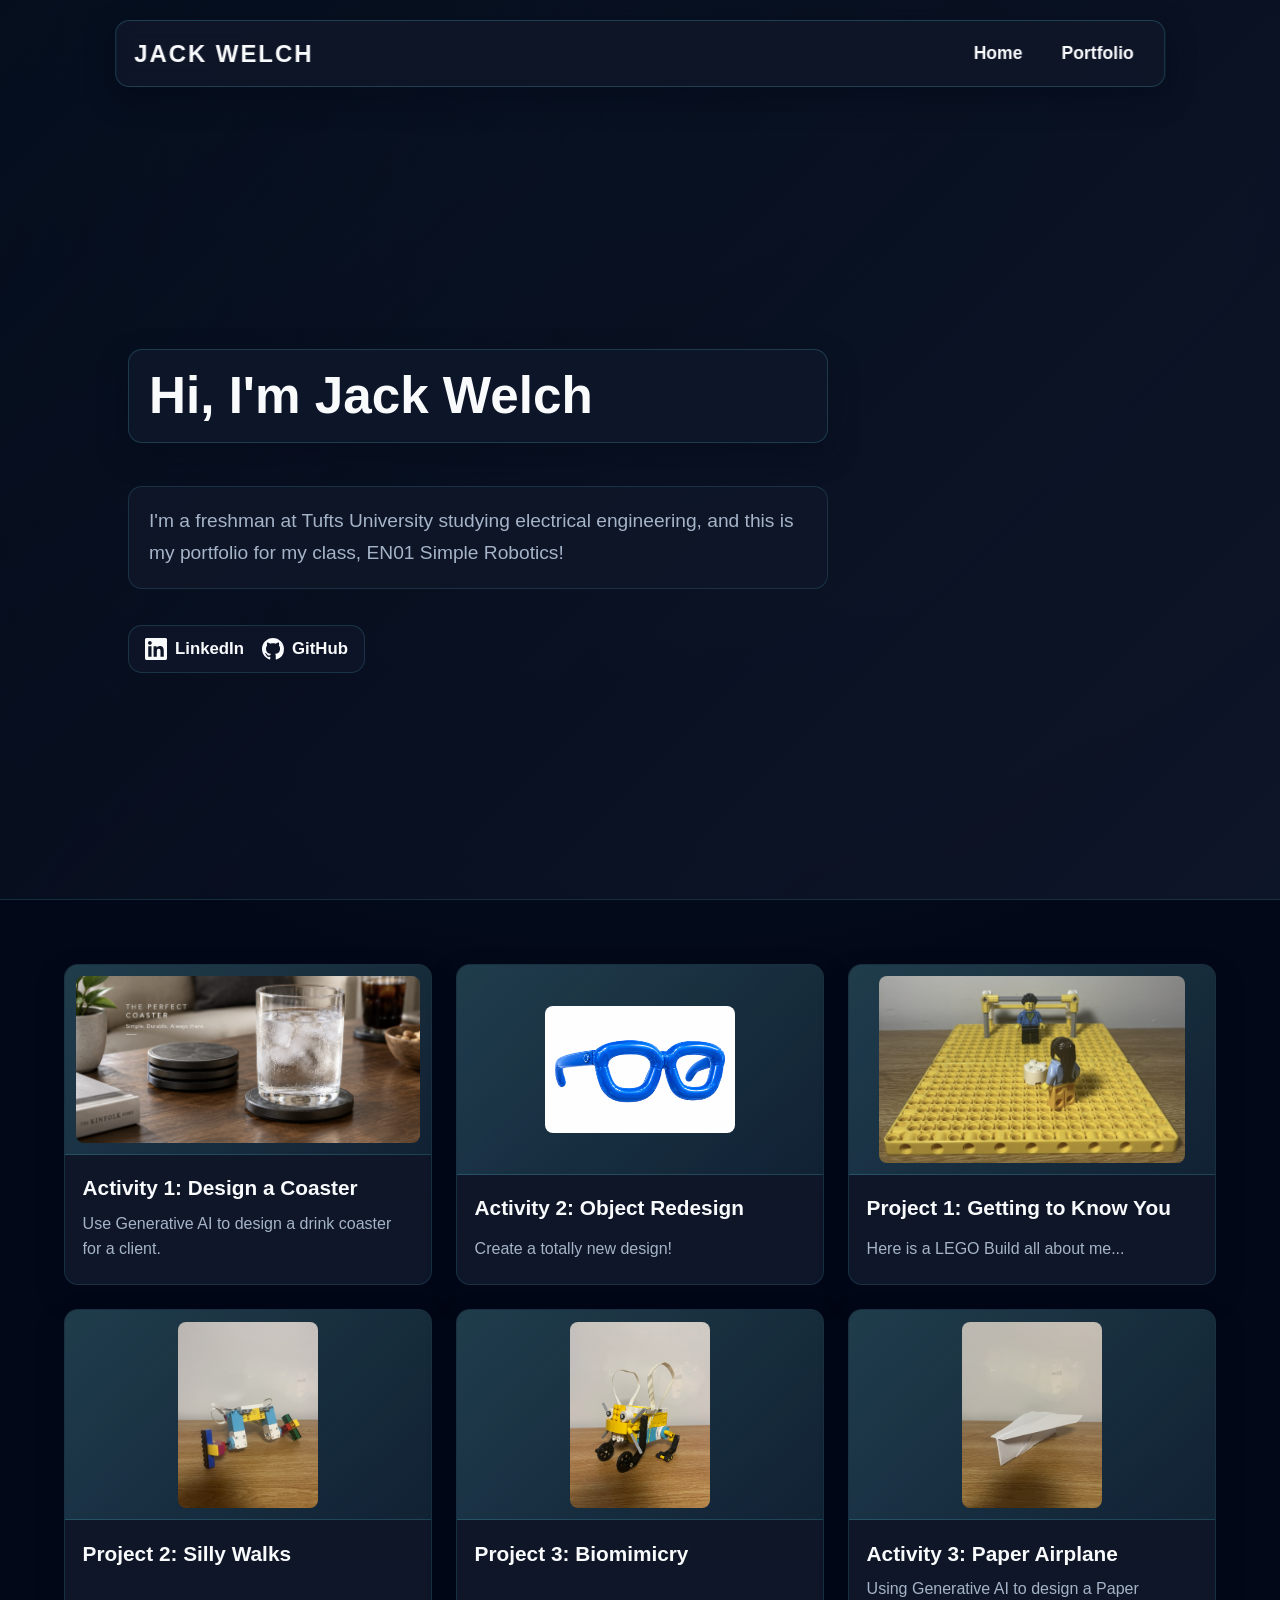
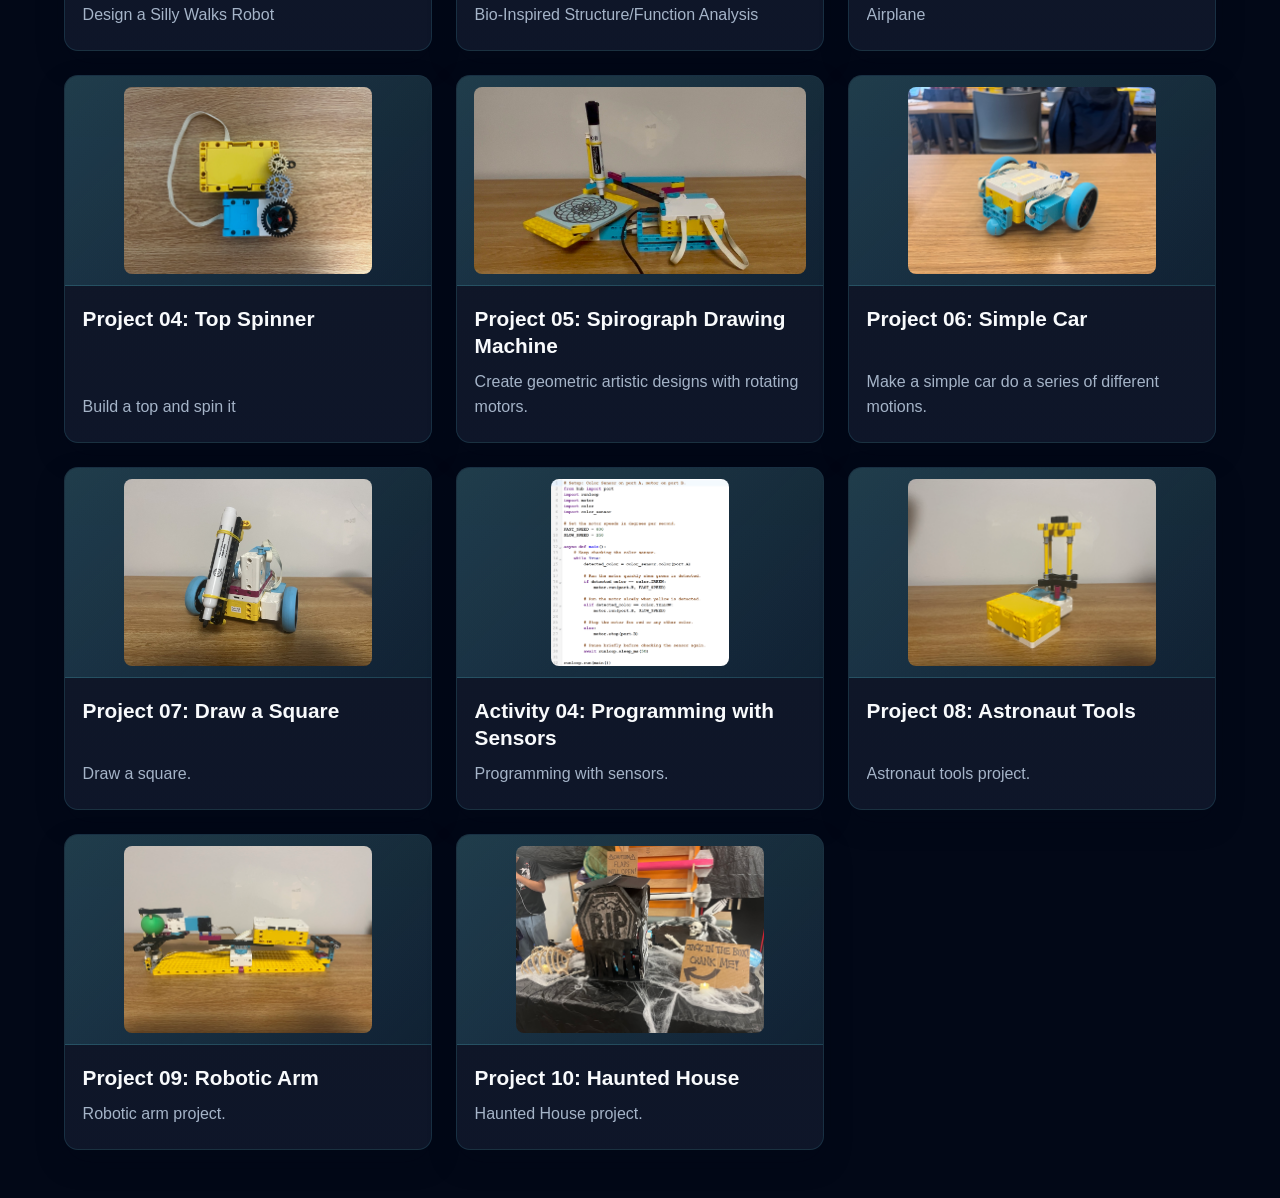
==== commit 8b9743b3: "added 9 and 10" ====
--- a/index.html
+++ b/index.html
@@ -201,6 +201,32 @@
             </a>
         </article>
 
+        <!-- PROJECT -->
+        <article class="project-card">
+            <a href="./project09.html" class="project-link">
+                <div class="project-art" aria-hidden="true">
+                    <img src="./images/roboticarmpic.jpeg" alt="Robotic Arm project cover" class="project-art-image">
+                </div>
+                <div class="project-info">
+                    <h2 class="project-title">Project 09: Robotic Arm</h2>
+                    <p class="project-desc">Robotic arm project.</p>
+                </div>
+            </a>
+        </article>
+
+        <!-- PROJECT -->
+        <article class="project-card">
+            <a href="./project10.html" class="project-link">
+                <div class="project-art" aria-hidden="true">
+                    <img src="./images/hauntedhousepic.jpeg" alt="Haunted House project cover" class="project-art-image">
+                </div>
+                <div class="project-info">
+                    <h2 class="project-title">Project 10: Haunted House</h2>
+                    <p class="project-desc">Haunted House project.</p>
+                </div>
+            </a>
+        </article>
+
     </section>
     
 </body>
